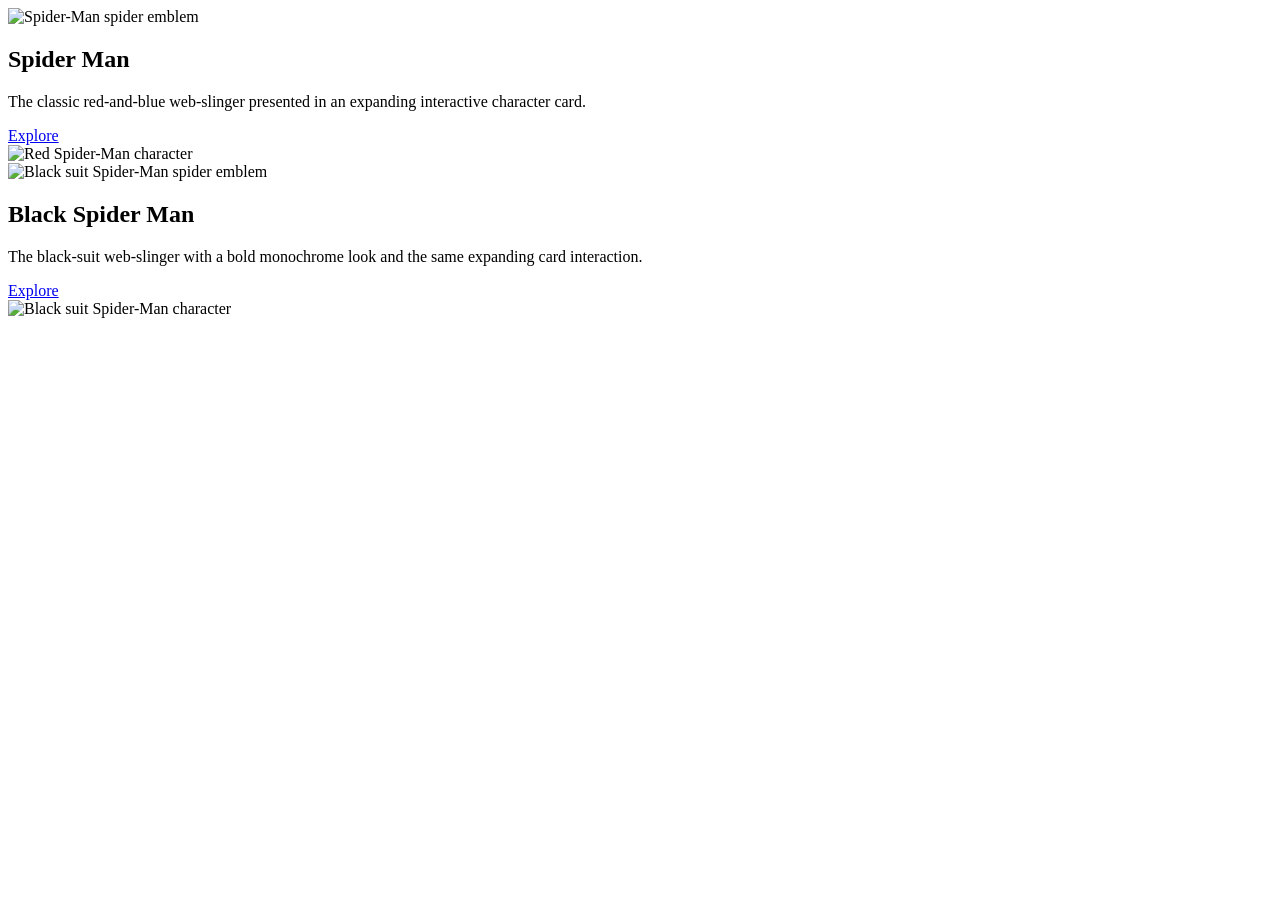
==== index.html @ ba71accf "feat: add expanding character cards demo" ====
<!DOCTYPE html>
<html lang="en">
<head>
    <meta charset="UTF-8">
    <meta http-equiv="X-UA-Compatible" content="IE=edge">
    <meta name="viewport" content="width=device-width, initial-scale=1.0">
    <meta name="description" content="Interactive expanding Spider-Man character cards with CSS hover effects and AOS scroll animation.">
    <link rel="stylesheet" href="animation.css">
    <link rel="stylesheet" href="https://unpkg.com/aos@next/dist/aos.css">
    <title>Expanding Character Cards</title>
</head>
<body>
    <main class="main">
        <article class="superhero-card"
            data-aos="slide-right"
            data-aos-offset="200"
            data-aos-delay="500"
            data-aos-duration="1000"
            data-aos-easing="ease-in-out-quart"
            data-aos-mirror="false"
            data-aos-once="false"
            data-aos-anchor-placement="center">
            <div class="superhero-circle" style="--hero_clr:#f40103">
                <img src="images/spider-red-logo.png" class="hero-logo rotate" alt="Spider-Man spider emblem">
            </div>
            <div class="hero-content">
                <h2>Spider Man</h2>
                <p>The classic red-and-blue web-slinger presented in an expanding interactive character card.</p>
                <a href="#" aria-label="Explore Spider-Man card">Explore</a>
            </div>
            <img src="images/spiderman-red.png" class="hero-product" alt="Red Spider-Man character">
        </article>

        <article class="superhero-card"
            data-aos="slide-left"
            data-aos-offset="200"
            data-aos-delay="500"
            data-aos-duration="1000"
            data-aos-easing="ease-in-out-quart"
            data-aos-mirror="false"
            data-aos-once="false"
            data-aos-anchor-placement="center">
            <div class="superhero-circle" style="--hero_clr:#050505">
                <img src="images/spider-black-logo.png" class="hero-logo rotate2" alt="Black suit Spider-Man spider emblem">
            </div>
            <div class="hero-content">
                <h2>Black Spider Man</h2>
                <p>The black-suit web-slinger with a bold monochrome look and the same expanding card interaction.</p>
                <a href="#" aria-label="Explore Black Spider-Man card">Explore</a>
            </div>
            <img src="images/spiderman-black.png" class="hero-product" alt="Black suit Spider-Man character">
        </article>
    </main>

    <script src="https://unpkg.com/aos@next/dist/aos.js"></script>
    <script>
        AOS.init();
    </script>
</body>
</html>
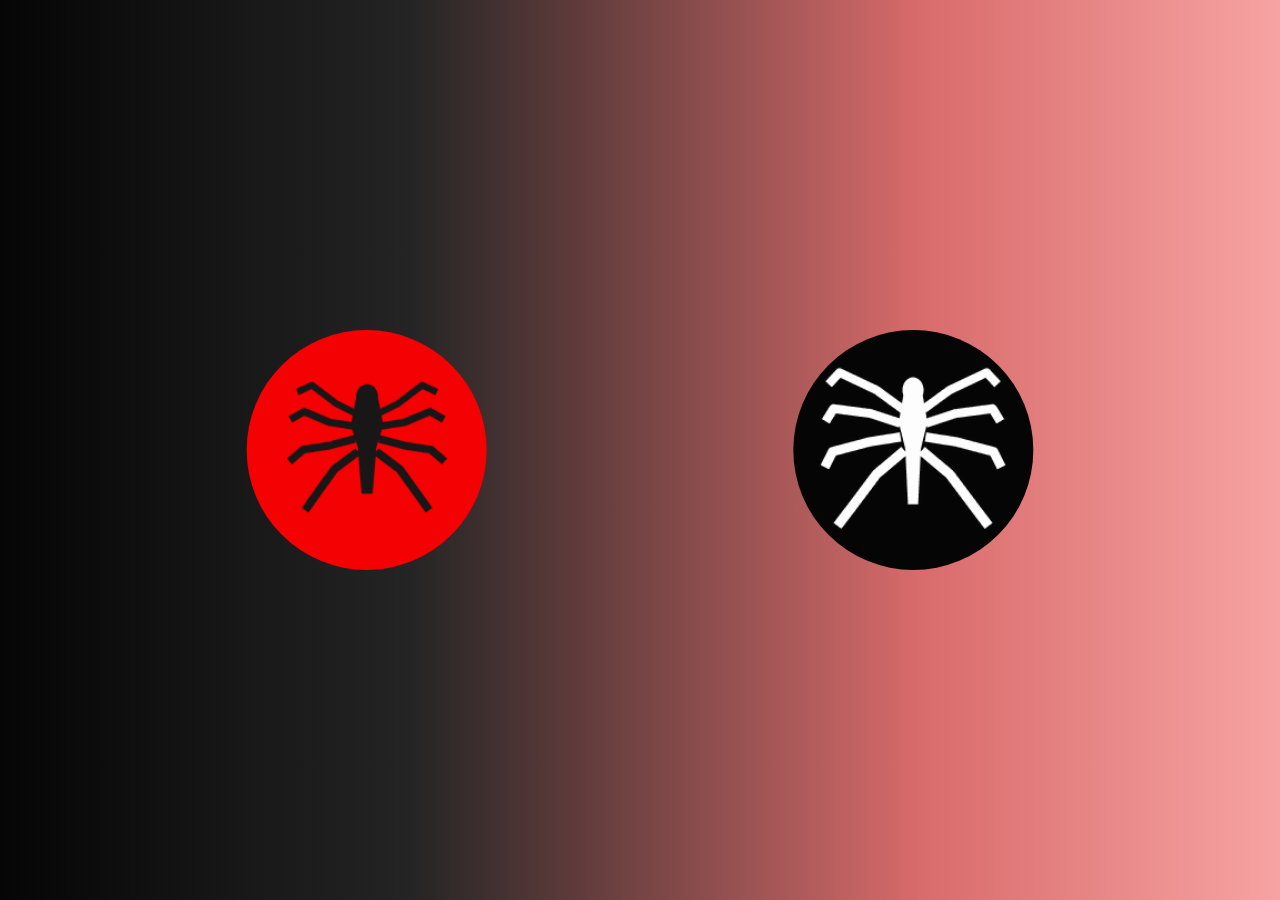
==== commit 36ce9478: "style: use pulse animation on character logos" ====
--- a/index.html
+++ b/index.html
@@ -21,7 +21,7 @@
             data-aos-once="false"
             data-aos-anchor-placement="center">
             <div class="superhero-circle" style="--hero_clr:#f40103">
-                <img src="images/spider-red-logo.png" class="hero-logo rotate" alt="Spider-Man spider emblem">
+                <img src="images/spider-red-logo.png" class="hero-logo animotion-pulse" alt="Spider-Man spider emblem">
             </div>
             <div class="hero-content">
                 <h2>Spider Man</h2>
@@ -41,7 +41,7 @@
             data-aos-once="false"
             data-aos-anchor-placement="center">
             <div class="superhero-circle" style="--hero_clr:#050505">
-                <img src="images/spider-black-logo.png" class="hero-logo rotate2" alt="Black suit Spider-Man spider emblem">
+                <img src="images/spider-black-logo.png" class="hero-logo animotion-pulse" alt="Black suit Spider-Man spider emblem">
             </div>
             <div class="hero-content">
                 <h2>Black Spider Man</h2>
--- a/animation.css
+++ b/animation.css
@@ -0,0 +1,205 @@
+*{
+    margin: 0;
+    padding: 0;
+    box-sizing: border-box;
+    font-family: 'Poppins', sans-serif;
+}
+
+html,
+body{
+    min-height: 100%;
+}
+
+body{
+    min-height: 100vh;
+    background: linear-gradient(270deg, #f7a3a3 0%, #d96b6b 28%, #242424 68%, #050505 100%);
+    background-attachment: fixed;
+    overflow-x: hidden;
+}
+
+.main{
+    display: flex;
+    justify-content: space-evenly;
+    align-items: center;
+    flex-wrap: wrap;
+    gap: 30px;
+    min-height: 100vh;
+    padding: 40px 20px;
+}
+
+.superhero-card{
+    position: relative;
+    width: 300px;
+    height: 350px;
+    margin: 20px;
+    transition: 0.5s;
+    transition-delay: 0.5s;
+    display: flex;
+    justify-content: flex-start;
+    align-items: center;
+}
+
+.superhero-card:hover{
+    width: 600px;
+    transition-delay: 0s;
+}
+
+.superhero-card .superhero-circle{
+    position: absolute;
+    top: 0;
+    left: 0;
+    width: 100%;
+    height: 100%;
+    border: none;
+    background: transparent;
+    border-radius: 20px;
+    overflow: hidden;
+    display: flex;
+    justify-content: center;
+    align-items: center;
+    box-shadow: none;
+}
+
+.superhero-card .superhero-circle::before{
+    content: '';
+    position: absolute;
+    top: 0;
+    left: 0;
+    width: 100%;
+    height: 100%;
+    background: var(--hero_clr);
+    clip-path: circle(120px at center);
+    transition: 0.5s;
+}
+
+.superhero-card:hover .superhero-circle::before{
+    clip-path: circle(400px at center);
+}
+
+.superhero-card .superhero-circle .hero-logo{
+    position: relative;
+    width: 200px;
+    max-height: 200px;
+    object-fit: contain;
+    transition: 0.5s;
+    transition-delay: 0.5s;
+    transform-origin: center;
+}
+
+.superhero-card:hover .superhero-circle .hero-logo{
+    transform: scale(0);
+    transition-delay: 0s;
+}
+
+.hero-content{
+    position: relative;
+    width: 50%;
+    left: 20%;
+    padding: 20px 20px 20px 40px;
+    opacity: 0;
+    transition: 0.5s;
+    visibility: hidden;
+    z-index: 2;
+}
+
+.superhero-card:hover .hero-content{
+    left: 0;
+    opacity: 1;
+    visibility: visible;
+    transition-delay: 0.5s;
+}
+
+.hero-content h2{
+    color: white;
+    text-transform: uppercase;
+    font-size: 30px;
+    line-height: normal;
+    margin-bottom: 10px;
+}
+
+.hero-content p{
+    color: #fff;
+    line-height: 1.5;
+}
+
+.hero-content a{
+    position: relative;
+    color: rgb(2, 2, 2);
+    background: white;
+    padding: 10px 20px;
+    border-radius: 3px;
+    margin-top: 10px;
+    display: inline-block;
+    text-decoration: none;
+    font-weight: 500;
+}
+
+.superhero-card .hero-product{
+    position: absolute;
+    top: 50%;
+    left: 50%;
+    transform: translate(-50%, -50%) scale(0);
+    height: 500px;
+    max-width: 55%;
+    object-fit: contain;
+    transition: 0.5s;
+    transition-delay: 0s;
+    z-index: 3;
+    pointer-events: none;
+}
+
+.superhero-card:hover .hero-product{
+    left: 72%;
+    transform: translate(-50%, -50%) scale(1);
+    transition-delay: 0s;
+}
+
+.superhero-card:hover .hero-logo{
+    animation: none !important;
+    display: none;
+}
+
+.animotion-pulse{
+    animation: animotion-pulse 1.8s ease-in-out infinite;
+}
+
+@keyframes animotion-pulse{
+    0%, 100%{
+        transform: scale(1);
+    }
+    50%{
+        transform: scale(1.08);
+    }
+}
+
+@media(max-width: 991px){
+    body{
+        background: linear-gradient(180deg, #f7a3a3 0%, #b05b5b 38%, #191919 72%, #050505 100%);
+    }
+
+    .superhero-card{
+        width: min(100%, 350px);
+        max-width: 350px;
+        align-items: flex-start;
+    }
+
+    .superhero-card:hover{
+        width: min(100%, 350px);
+        height: 630px;
+    }
+
+    .superhero-card:hover .hero-product{
+        top: initial;
+        bottom: 30px;
+        left: 50%;
+        transform: translate(-50%, 0%) scale(1);
+        height: 300px;
+        max-width: 90%;
+    }
+
+    .superhero-card .hero-content{
+        width: 100%;
+        left: 0;
+        padding: 40px;
+    }
+}
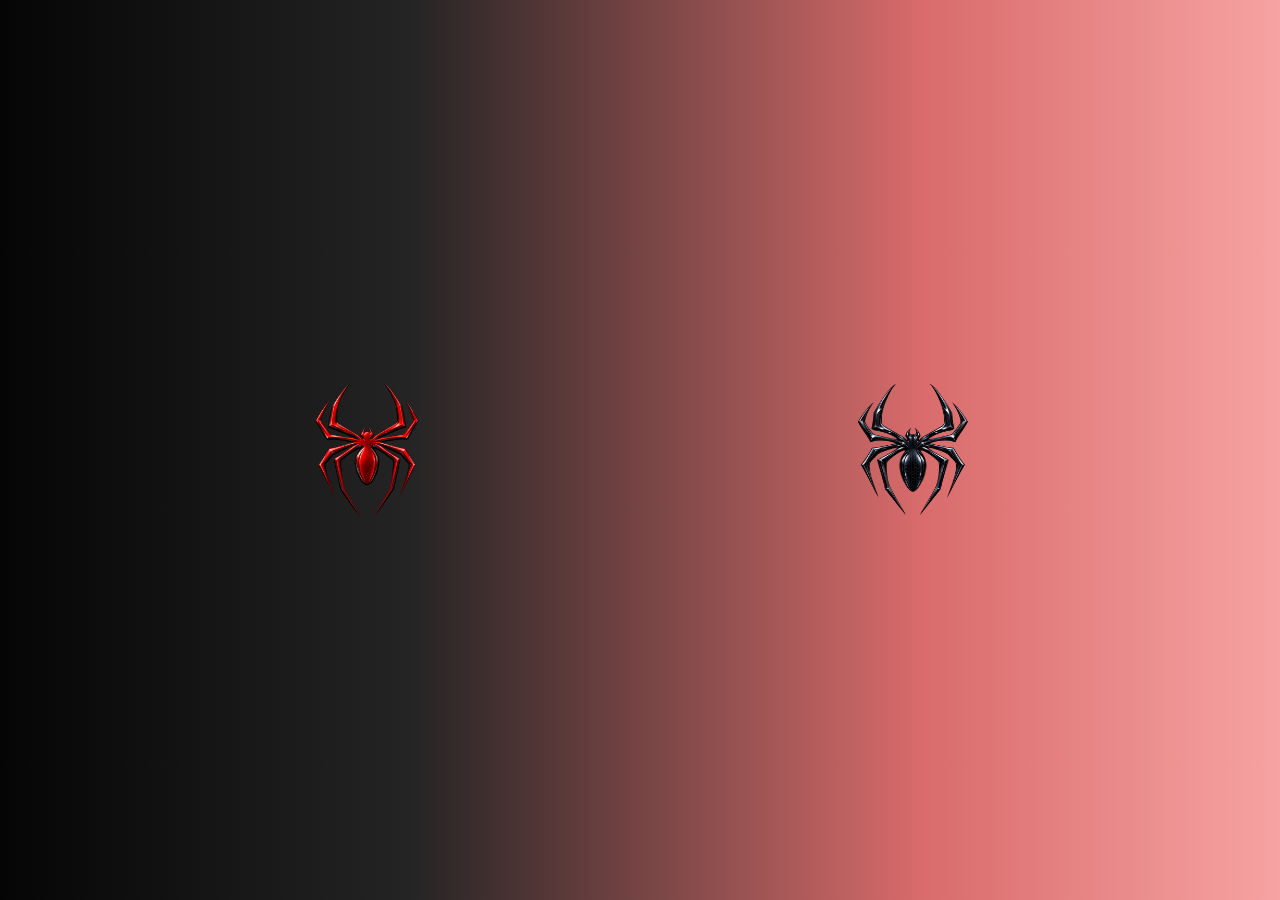
==== commit d48c2681: "feat: use new textured backgrounds and glossy emblems" ====
--- a/index.html
+++ b/index.html
@@ -4,14 +4,14 @@
     <meta charset="UTF-8">
     <meta http-equiv="X-UA-Compatible" content="IE=edge">
     <meta name="viewport" content="width=device-width, initial-scale=1.0">
-    <meta name="description" content="Interactive expanding Spider-Man character cards with CSS hover effects and AOS scroll animation.">
+    <meta name="description" content="Interactive expanding Spider-Man character cards with textured backgrounds, pulse animation and AOS scroll effects.">
     <link rel="stylesheet" href="animation.css">
     <link rel="stylesheet" href="https://unpkg.com/aos@next/dist/aos.css">
     <title>Expanding Character Cards</title>
 </head>
 <body>
     <main class="main">
-        <article class="superhero-card"
+        <article class="superhero-card red-card"
             data-aos="slide-right"
             data-aos-offset="200"
             data-aos-delay="500"
@@ -20,8 +20,8 @@
             data-aos-mirror="false"
             data-aos-once="false"
             data-aos-anchor-placement="center">
-            <div class="superhero-circle" style="--hero_clr:#f40103">
-                <img src="images/spider-red-logo.png" class="hero-logo animotion-pulse" alt="Spider-Man spider emblem">
+            <div class="superhero-circle">
+                <img src="images/GlossyRedSymbioteSpiderEmblem.png" class="hero-logo animotion-pulse" alt="Glossy red spider emblem">
             </div>
             <div class="hero-content">
                 <h2>Spider Man</h2>
@@ -31,7 +31,7 @@
             <img src="images/spiderman-red.png" class="hero-product" alt="Red Spider-Man character">
         </article>
 
-        <article class="superhero-card"
+        <article class="superhero-card black-card"
             data-aos="slide-left"
             data-aos-offset="200"
             data-aos-delay="500"
@@ -40,12 +40,12 @@
             data-aos-mirror="false"
             data-aos-once="false"
             data-aos-anchor-placement="center">
-            <div class="superhero-circle" style="--hero_clr:#050505">
-                <img src="images/spider-black-logo.png" class="hero-logo animotion-pulse" alt="Black suit Spider-Man spider emblem">
+            <div class="superhero-circle">
+                <img src="images/GlossyBlackSymbioteSpiderEmblem.png" class="hero-logo animotion-pulse" alt="Glossy black spider emblem">
             </div>
             <div class="hero-content">
                 <h2>Black Spider Man</h2>
-                <p>The black-suit web-slinger with a bold monochrome look and the same expanding card interaction.</p>
+                <p>The black-suit web-slinger with a dark symbiote look and the same expanding card interaction.</p>
                 <a href="#" aria-label="Explore Black Spider-Man card">Explore</a>
             </div>
             <img src="images/spiderman-black.png" class="hero-product" alt="Black suit Spider-Man character">
